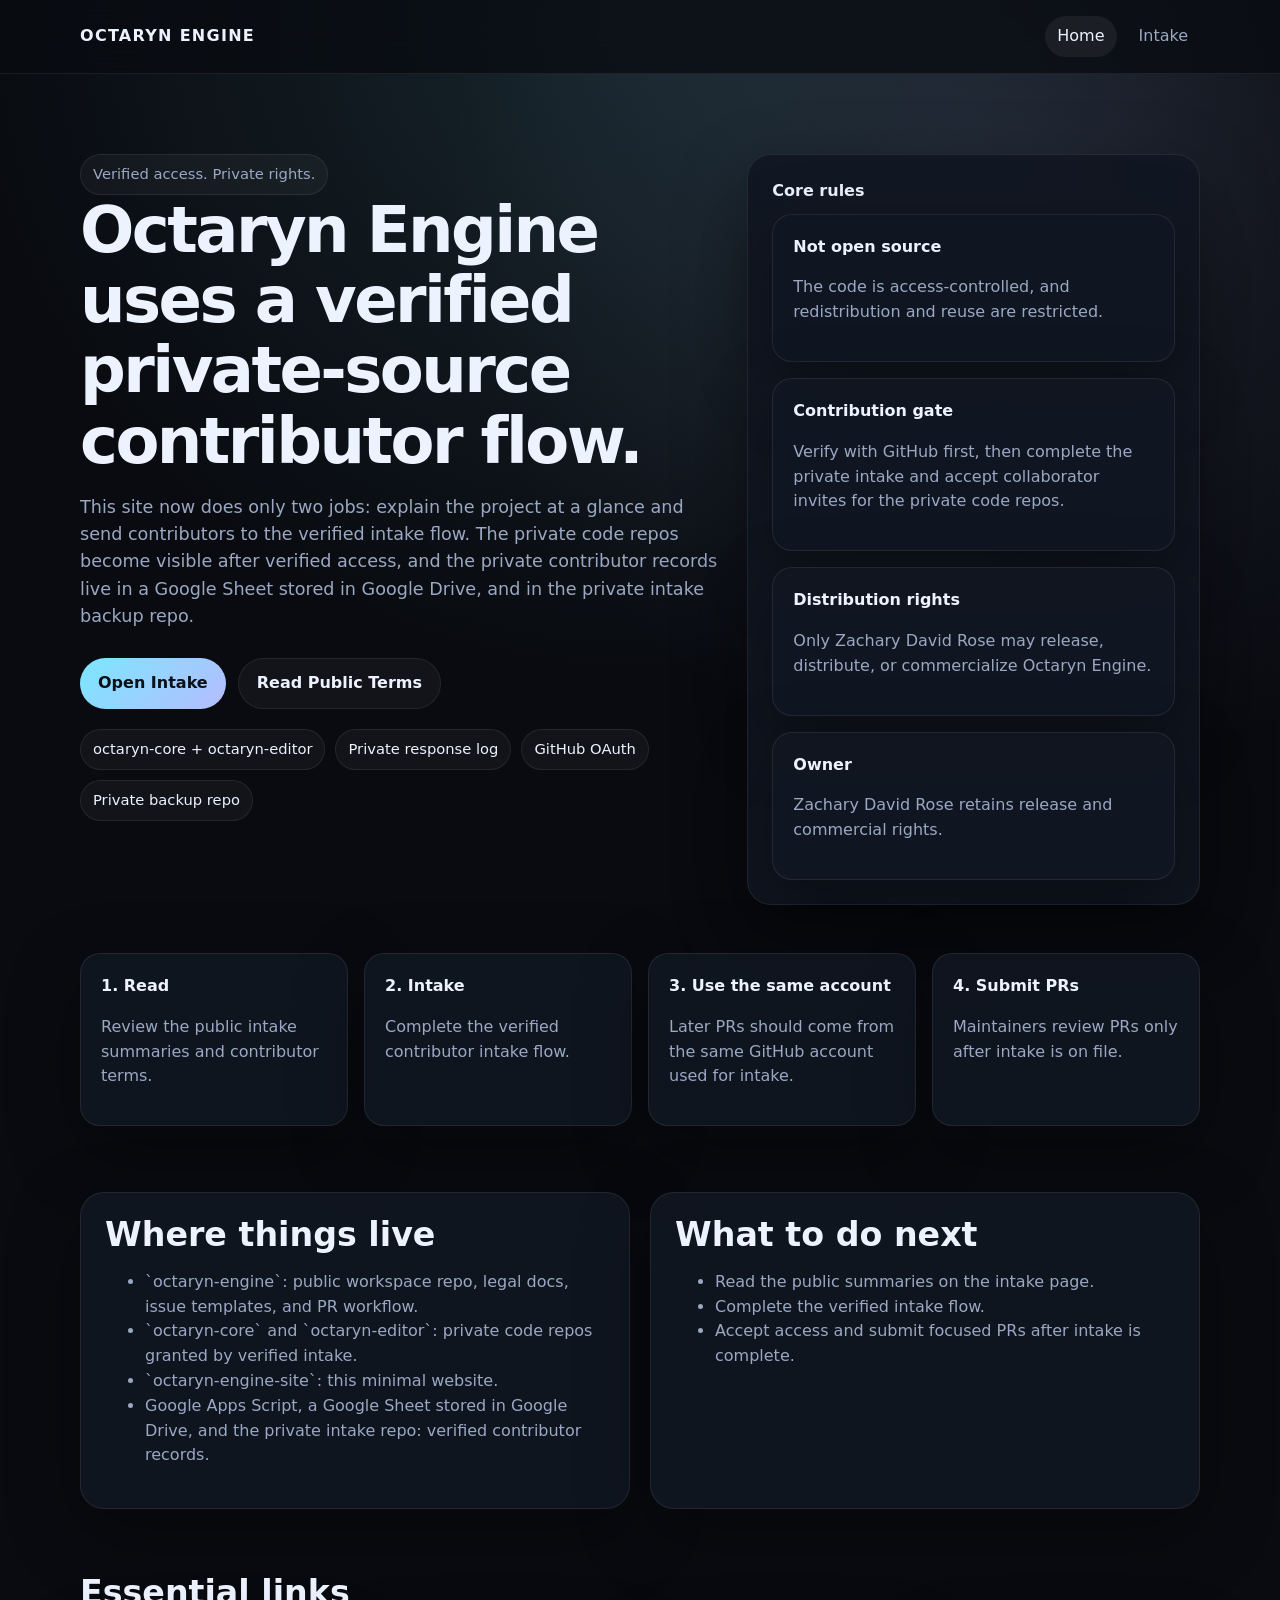
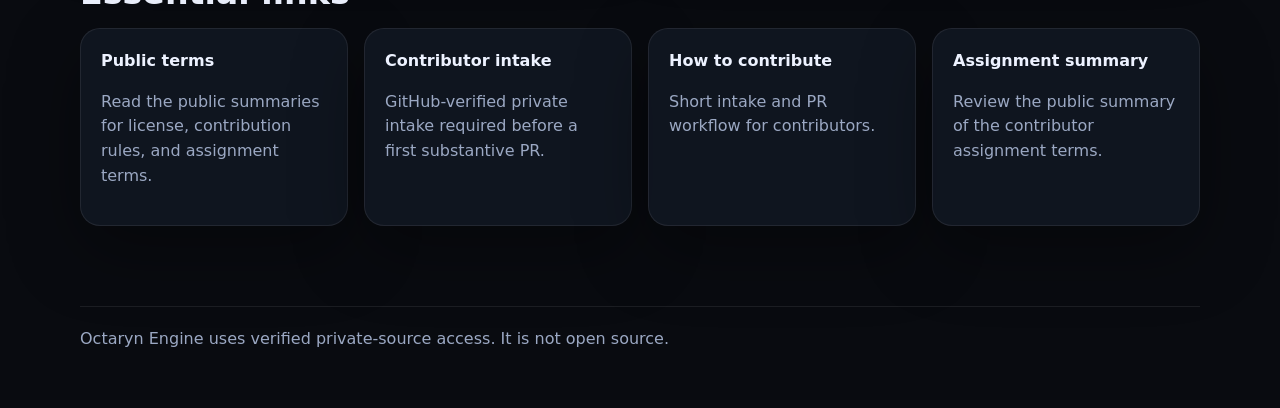
==== index.html @ d1942629 "Initial commit" ====
<!DOCTYPE html>
<html lang="en">
  <head>
    <meta charset="utf-8" />
    <meta name="viewport" content="width=device-width, initial-scale=1" />
    <title>Octaryn Engine</title>
    <meta
      name="description"
      content="Minimal public info and contributor intake hub for Octaryn Engine."
    />
    <link rel="stylesheet" href="./styles.css" />
  </head>
  <body>
    <header class="site-header">
      <div class="wrap">
        <a class="brand" href="./index.html">Octaryn Engine</a>
        <nav class="nav" aria-label="Primary">
          <a class="active" href="./index.html">Home</a>
          <a href="./contribute.html">Intake</a>
        </nav>
      </div>
    </header>

    <main>
      <section class="hero">
        <div class="wrap hero-grid">
          <div>
            <span class="eyebrow">Verified access. Private rights.</span>
            <h1>Octaryn Engine uses a verified private-source contributor flow.</h1>
            <p class="lead">
              This site now does only two jobs: explain the project at a glance
              and send contributors to the verified intake flow. The private
              code repos become visible after verified access, and the private
              contributor records live in a Google Sheet stored in Google Drive, and in the
              private intake backup repo.
            </p>
            <div class="actions">
              <a class="button primary" href="./contribute.html">Open Intake</a>
              <a class="button" href="./contribute.html#public-reading">Read Public Terms</a>
            </div>
            <div class="pill-row">
              <span class="pill">octaryn-core + octaryn-editor</span>
              <span class="pill">Private response log</span>
              <span class="pill">GitHub OAuth</span>
              <span class="pill">Private backup repo</span>
            </div>
          </div>

          <aside class="panel">
            <strong class="kicker">Core rules</strong>
            <div class="stat-grid">
              <div class="card">
                <strong>Not open source</strong>
                <p>The code is access-controlled, and redistribution and reuse are restricted.</p>
              </div>
              <div class="card">
                <strong>Contribution gate</strong>
                <p>Verify with GitHub first, then complete the private intake and accept collaborator invites for the private code repos.</p>
              </div>
              <div class="card">
                <strong>Distribution rights</strong>
                <p>Only Zachary David Rose may release, distribute, or commercialize Octaryn Engine.</p>
              </div>
              <div class="card">
                <strong>Owner</strong>
                <p>Zachary David Rose retains release and commercial rights.</p>
              </div>
            </div>
          </aside>
        </div>
      </section>

      <section class="section section-tight">
        <div class="wrap card-grid">
          <article class="card">
            <strong>1. Read</strong>
            <p>Review the public intake summaries and contributor terms.</p>
          </article>
          <article class="card">
            <strong>2. Intake</strong>
            <p>Complete the verified contributor intake flow.</p>
          </article>
          <article class="card">
            <strong>3. Use the same account</strong>
            <p>Later PRs should come from the same GitHub account used for intake.</p>
          </article>
          <article class="card">
            <strong>4. Submit PRs</strong>
            <p>Maintainers review PRs only after intake is on file.</p>
          </article>
        </div>
      </section>

      <section class="section">
        <div class="wrap two-column">
          <div class="callout">
            <h2>Where things live</h2>
            <ul>
              <li>`octaryn-engine`: public workspace repo, legal docs, issue templates, and PR workflow.</li>
              <li>`octaryn-core` and `octaryn-editor`: private code repos granted by verified intake.</li>
              <li>`octaryn-engine-site`: this minimal website.</li>
              <li>Google Apps Script, a Google Sheet stored in Google Drive, and the private intake repo: verified contributor records.</li>
            </ul>
          </div>
          <div class="callout">
            <h2>What to do next</h2>
            <ul>
              <li>Read the public summaries on the intake page.</li>
              <li>Complete the verified intake flow.</li>
              <li>Accept access and submit focused PRs after intake is complete.</li>
            </ul>
          </div>
        </div>
      </section>

      <section class="section">
        <div class="wrap">
          <h2>Essential links</h2>
          <div class="link-grid">
            <a class="card" href="./contribute.html#public-reading">
              <strong>Public terms</strong>
              <p>Read the public summaries for license, contribution rules, and assignment terms.</p>
            </a>
            <a class="card" href="https://script.google.com/macros/s/AKfycbyGsHf7AzW0qI_kUaegpCnmitAFibEJpZmuFQYInYjenw40W7BExqRMsYSe-QW4r1U4/exec" rel="noreferrer">
              <strong>Contributor intake</strong>
              <p>GitHub-verified private intake required before a first substantive PR.</p>
            </a>
            <a class="card" href="./contribute.html">
              <strong>How to contribute</strong>
              <p>Short intake and PR workflow for contributors.</p>
            </a>
            <a class="card" href="./contribute.html#assignment-summary">
              <strong>Assignment summary</strong>
              <p>Review the public summary of the contributor assignment terms.</p>
            </a>
          </div>
        </div>
      </section>
    </main>

    <footer class="footer">
      <div class="wrap">
        Octaryn Engine uses verified private-source access. It is not open source.
      </div>
    </footer>
  </body>
  </html>
---- styles.css ----
:root {
  color-scheme: dark;
  --bg: #090b10;
  --bg-soft: #101520;
  --panel: rgba(17, 23, 34, 0.9);
  --panel-strong: rgba(20, 28, 42, 0.96);
  --border: rgba(255, 255, 255, 0.08);
  --text: #edf2ff;
  --muted: #9ba8c3;
  --accent: #7be7ff;
  --accent-strong: #b6bcff;
  --warning: #ffd37a;
  --shadow: 0 24px 70px rgba(0, 0, 0, 0.35);
}

* {
  box-sizing: border-box;
}

body {
  margin: 0;
  font-family: Inter, system-ui, -apple-system, BlinkMacSystemFont, "Segoe UI",
    sans-serif;
  background:
    radial-gradient(circle at top, rgba(123, 231, 255, 0.12), transparent 32%),
    radial-gradient(circle at 80% 10%, rgba(182, 188, 255, 0.12), transparent 28%),
    var(--bg);
  color: var(--text);
  line-height: 1.55;
}

a {
  color: var(--accent);
  text-decoration: none;
}

a:hover {
  text-decoration: underline;
}

.wrap {
  width: min(1120px, calc(100% - 32px));
  margin: 0 auto;
}

.site-header {
  position: sticky;
  top: 0;
  z-index: 10;
  backdrop-filter: blur(18px);
  background: rgba(9, 11, 16, 0.75);
  border-bottom: 1px solid var(--border);
}

.site-header .wrap {
  display: flex;
  align-items: center;
  justify-content: space-between;
  gap: 16px;
  padding: 16px 0;
}

.brand {
  font-weight: 700;
  letter-spacing: 0.08em;
  text-transform: uppercase;
  color: var(--text);
}

.nav {
  display: flex;
  flex-wrap: wrap;
  gap: 10px;
}

.nav a {
  padding: 8px 12px;
  border-radius: 999px;
  color: var(--muted);
}

.nav a.active,
.nav a:hover {
  background: rgba(255, 255, 255, 0.06);
  color: var(--text);
  text-decoration: none;
}

.hero {
  padding: 80px 0 48px;
}

.hero-grid {
  display: grid;
  gap: 24px;
  grid-template-columns: 1.35fr 0.95fr;
  align-items: stretch;
}

.eyebrow {
  display: inline-flex;
  align-items: center;
  gap: 8px;
  padding: 8px 12px;
  border-radius: 999px;
  border: 1px solid var(--border);
  background: rgba(255, 255, 255, 0.04);
  color: var(--muted);
  font-size: 0.92rem;
}

h1,
h2,
h3 {
  margin: 0 0 16px;
  line-height: 1.1;
}

h1 {
  font-size: clamp(2.6rem, 5vw, 4.8rem);
  letter-spacing: -0.04em;
}

h2 {
  font-size: clamp(1.6rem, 2.6vw, 2.2rem);
}

p,
li {
  color: var(--muted);
}

.lead {
  font-size: 1.1rem;
  max-width: 62ch;
}

.actions {
  display: flex;
  flex-wrap: wrap;
  gap: 12px;
  margin-top: 28px;
}

.button {
  display: inline-flex;
  align-items: center;
  justify-content: center;
  gap: 8px;
  padding: 12px 18px;
  border-radius: 999px;
  border: 1px solid var(--border);
  background: rgba(255, 255, 255, 0.04);
  color: var(--text);
  font-weight: 600;
}

.button.primary {
  background: linear-gradient(135deg, var(--accent), var(--accent-strong));
  color: #091019;
  border: 0;
}

.button:hover {
  text-decoration: none;
  transform: translateY(-1px);
}

.panel,
.card,
.callout,
.timeline li {
  border: 1px solid var(--border);
  background: var(--panel);
  box-shadow: var(--shadow);
}

.panel,
.callout {
  padding: 24px;
  border-radius: 24px;
}

.stat-grid,
.card-grid,
.link-grid {
  display: grid;
  gap: 16px;
}

.stat-grid,
.card-grid {
  grid-template-columns: repeat(auto-fit, minmax(220px, 1fr));
}

.link-grid {
  grid-template-columns: repeat(auto-fit, minmax(240px, 1fr));
}

.card {
  padding: 20px;
  border-radius: 20px;
}

.card strong,
.kicker {
  display: block;
  margin-bottom: 10px;
  color: var(--text);
}

.section {
  padding: 18px 0 48px;
}

.section-tight {
  padding-top: 0;
}

.pill-row {
  display: flex;
  flex-wrap: wrap;
  gap: 10px;
  margin-top: 20px;
}

.pill {
  display: inline-flex;
  padding: 8px 12px;
  border-radius: 999px;
  border: 1px solid var(--border);
  background: rgba(255, 255, 255, 0.04);
  color: var(--text);
  font-size: 0.92rem;
}

.pill.warning {
  color: #1a1406;
  background: var(--warning);
  border-color: transparent;
}

.code-block {
  overflow-x: auto;
  padding: 20px;
  border-radius: 20px;
  border: 1px solid var(--border);
  background: var(--panel-strong);
  color: #d8e1f8;
}

code,
pre {
  font-family: "SFMono-Regular", Consolas, "Liberation Mono", Menlo, monospace;
}

.timeline {
  list-style: none;
  padding: 0;
  margin: 0;
  display: grid;
  gap: 14px;
}

.timeline li {
  padding: 18px 20px;
  border-radius: 18px;
}

.footer {
  padding: 32px 0 56px;
  color: var(--muted);
}

.footer .wrap {
  border-top: 1px solid var(--border);
  padding-top: 20px;
}

.two-column {
  display: grid;
  gap: 20px;
  grid-template-columns: repeat(2, minmax(0, 1fr));
}

@media (max-width: 860px) {
  .hero-grid,
  .two-column {
    grid-template-columns: 1fr;
  }

  .site-header .wrap {
    align-items: flex-start;
    flex-direction: column;
  }

  .hero {
    padding-top: 48px;
  }
}
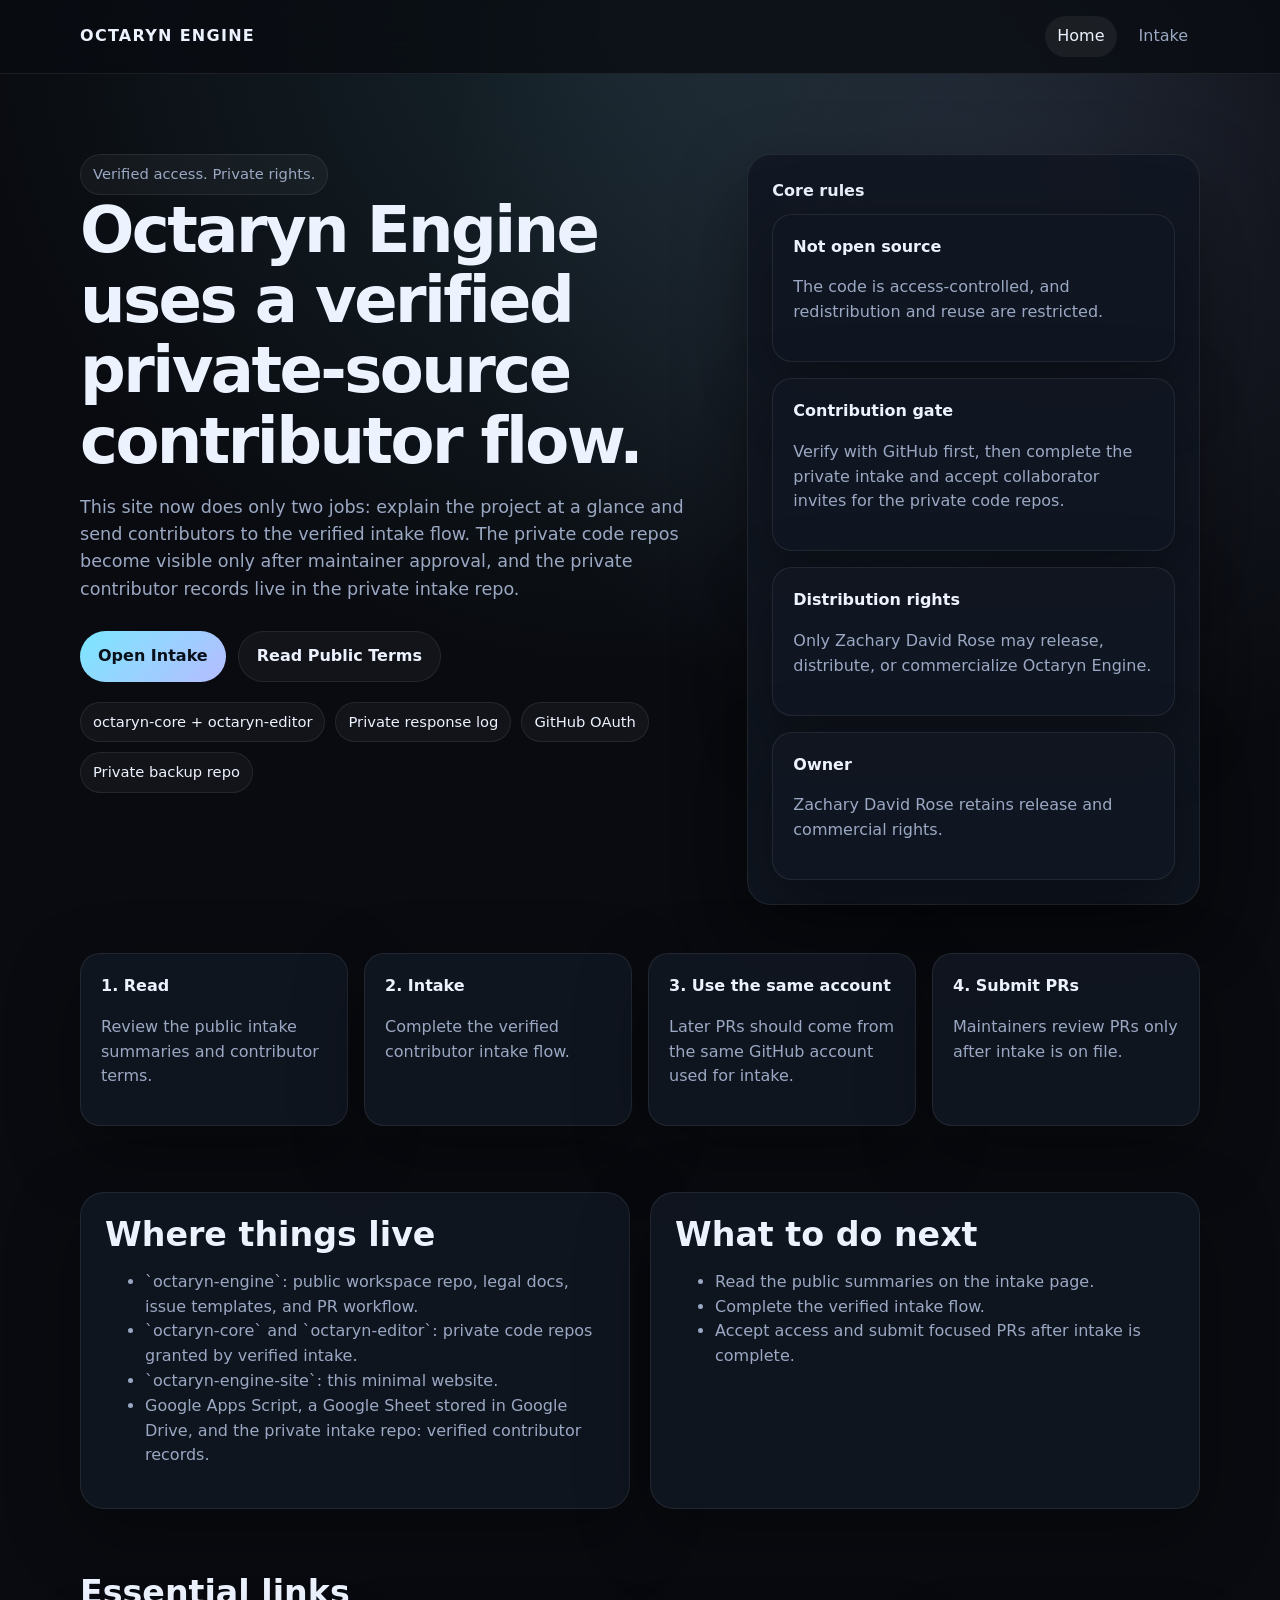
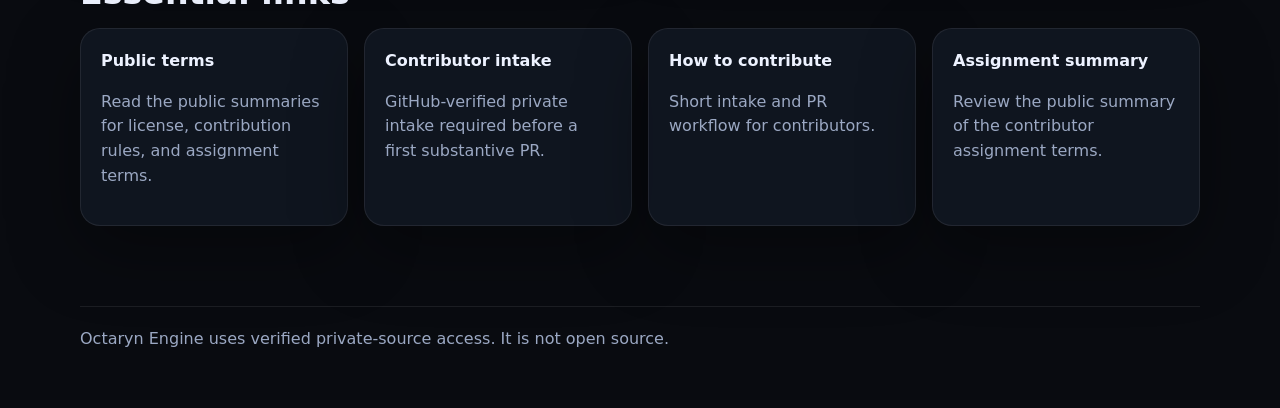
==== commit 1135c0c9: "Update public site for repo-only intake records" ====
--- a/index.html
+++ b/index.html
@@ -30,9 +30,8 @@
             <p class="lead">
               This site now does only two jobs: explain the project at a glance
               and send contributors to the verified intake flow. The private
-              code repos become visible after verified access, and the private
-              contributor records live in a Google Sheet stored in Google Drive, and in the
-              private intake backup repo.
+              code repos become visible only after maintainer approval, and the
+              private contributor records live in the private intake repo.
             </p>
             <div class="actions">
               <a class="button primary" href="./contribute.html">Open Intake</a>
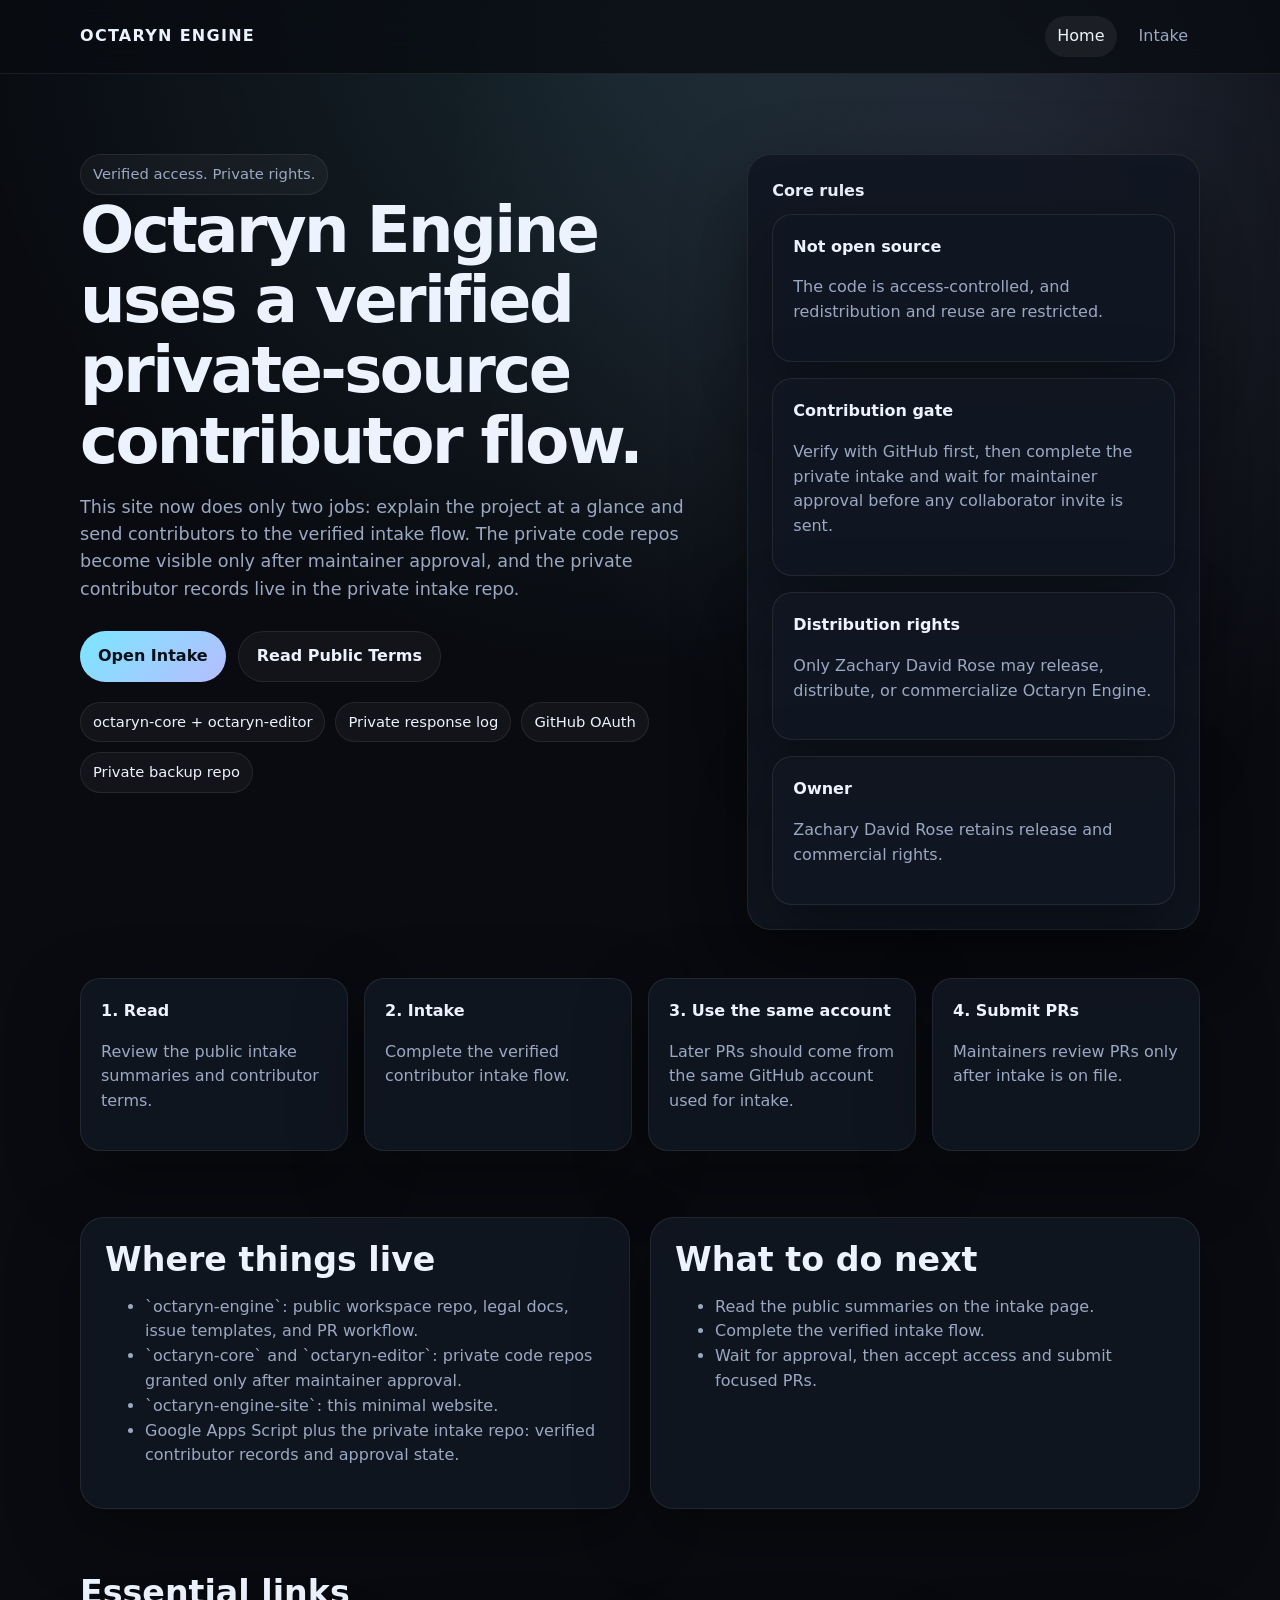
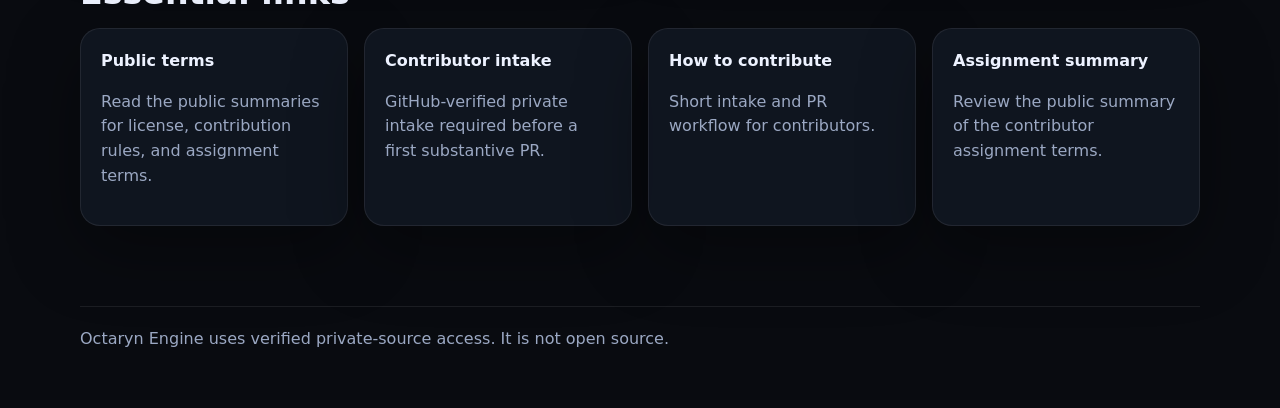
==== commit c8b3abcc: "Fix homepage wording for repo-only intake flow" ====
--- a/index.html
+++ b/index.html
@@ -54,7 +54,7 @@
               </div>
               <div class="card">
                 <strong>Contribution gate</strong>
-                <p>Verify with GitHub first, then complete the private intake and accept collaborator invites for the private code repos.</p>
+                <p>Verify with GitHub first, then complete the private intake and wait for maintainer approval before any collaborator invite is sent.</p>
               </div>
               <div class="card">
                 <strong>Distribution rights</strong>
@@ -96,9 +96,9 @@
             <h2>Where things live</h2>
             <ul>
               <li>`octaryn-engine`: public workspace repo, legal docs, issue templates, and PR workflow.</li>
-              <li>`octaryn-core` and `octaryn-editor`: private code repos granted by verified intake.</li>
+              <li>`octaryn-core` and `octaryn-editor`: private code repos granted only after maintainer approval.</li>
               <li>`octaryn-engine-site`: this minimal website.</li>
-              <li>Google Apps Script, a Google Sheet stored in Google Drive, and the private intake repo: verified contributor records.</li>
+              <li>Google Apps Script plus the private intake repo: verified contributor records and approval state.</li>
             </ul>
           </div>
           <div class="callout">
@@ -106,7 +106,7 @@
             <ul>
               <li>Read the public summaries on the intake page.</li>
               <li>Complete the verified intake flow.</li>
-              <li>Accept access and submit focused PRs after intake is complete.</li>
+              <li>Wait for approval, then accept access and submit focused PRs.</li>
             </ul>
           </div>
         </div>
